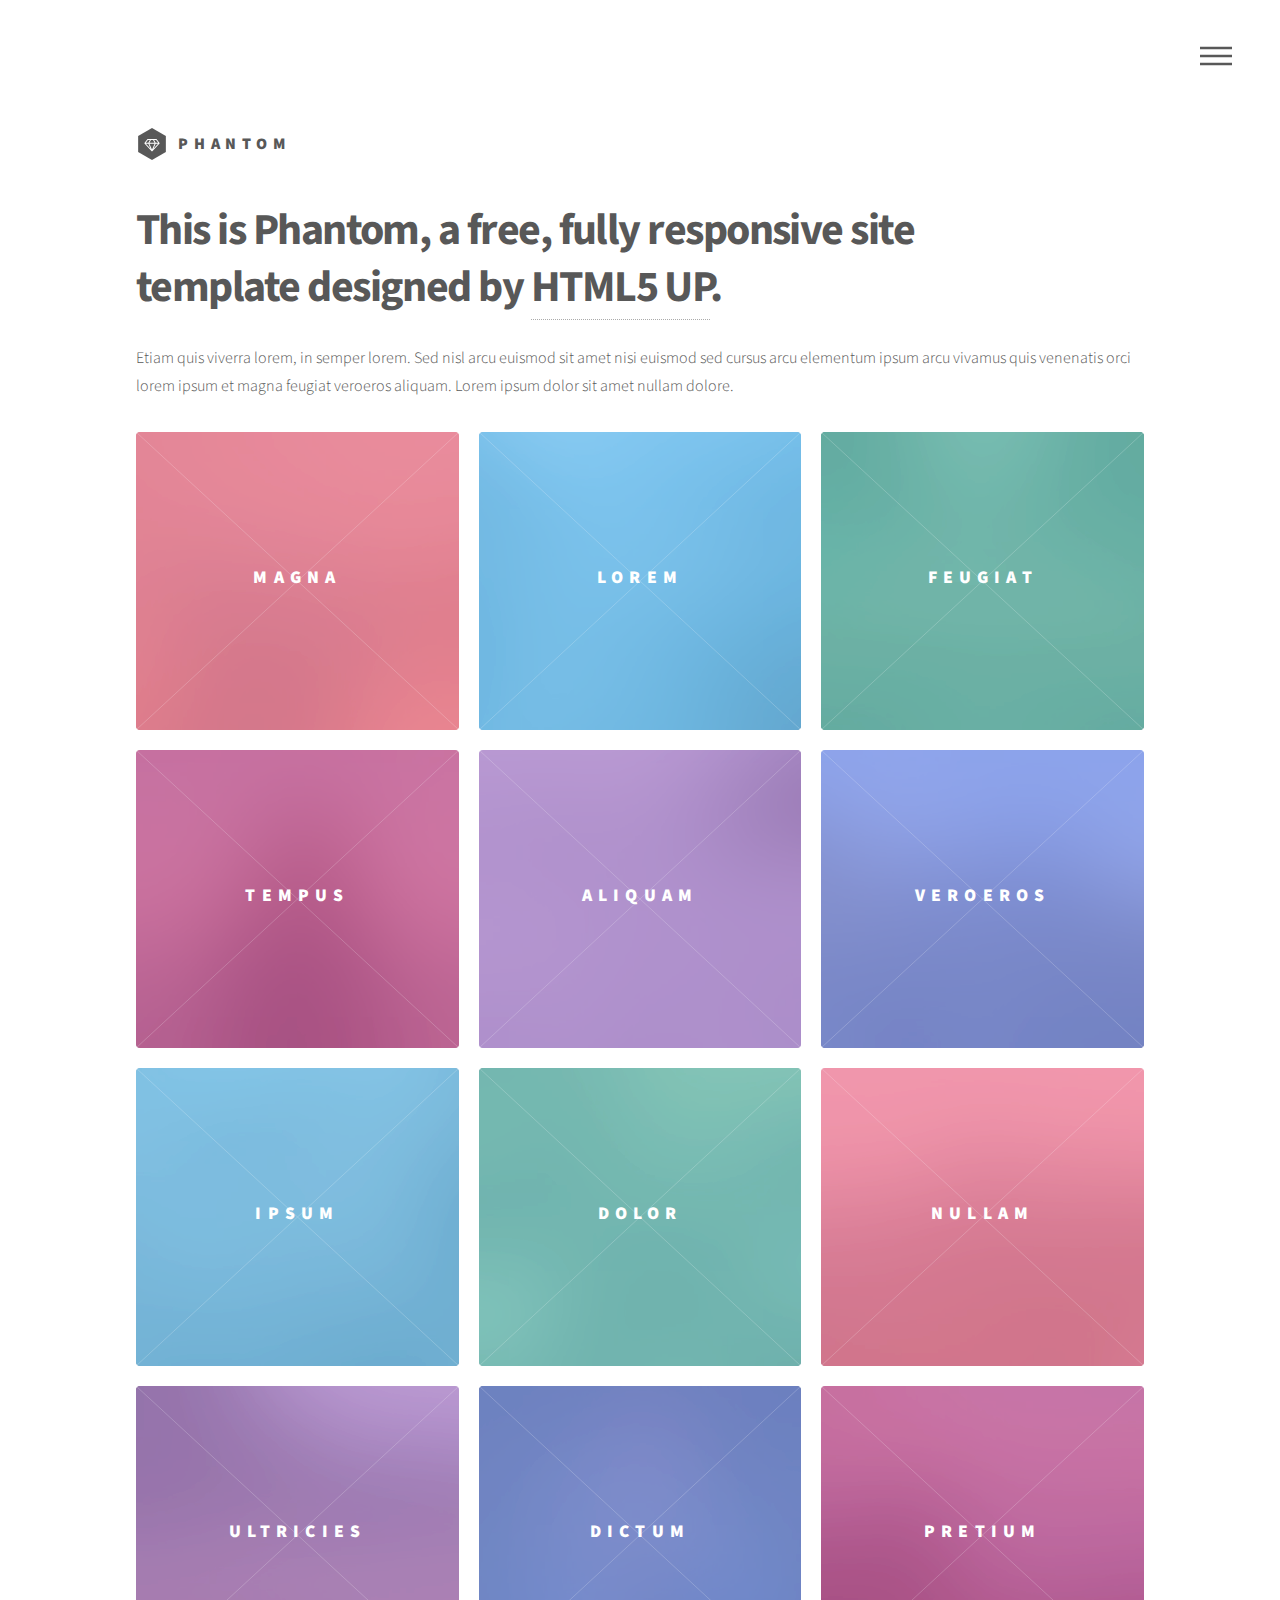
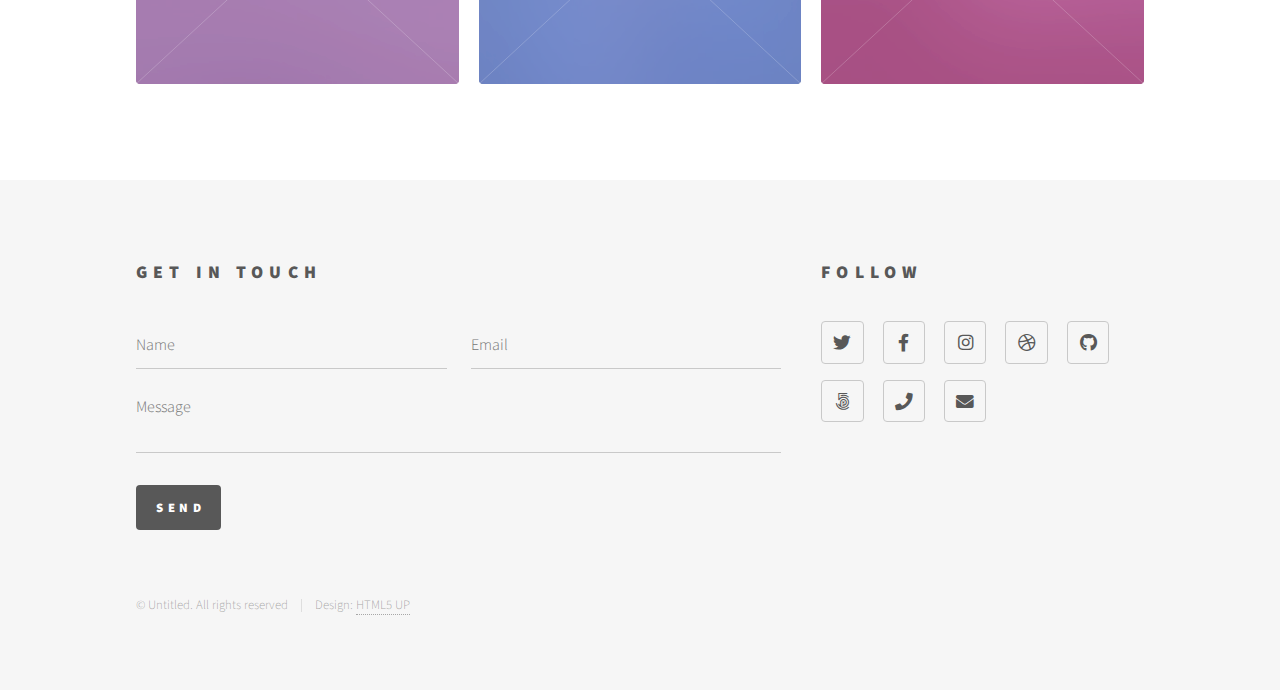
==== index.html @ a42c610f "initialCommit" ====
<!DOCTYPE HTML>
<!--
	Welcome to my website :] Enjoy the ride.
-->
<html>
	<head>
		<title>Phantom by HTML5 UP</title>
		<meta charset="utf-8" />
		<meta name="viewport" content="width=device-width, initial-scale=1, user-scalable=no" />
		<link rel="stylesheet" href="assets/css/main.css" />
		<noscript><link rel="stylesheet" href="assets/css/noscript.css" /></noscript>
	</head>
	<body class="is-preload">
		<!-- Wrapper -->
			<div id="wrapper">

				<!-- Header -->
					<header id="header">
						<div class="inner">

							<!-- Logo -->
								<a href="index.html" class="logo">
									<span class="symbol"><img src="images/logo.svg" alt="" /></span><span class="title">Phantom</span>
								</a>

							<!-- Nav -->
								<nav>
									<ul>
										<li><a href="#menu">Menu</a></li>
									</ul>
								</nav>

						</div>
					</header>

				<!-- Menu -->
					<nav id="menu">
						<h2>Menu</h2>
						<ul>
							<li><a href="index.html">Home</a></li>
							<li><a href="generic.html">Ipsum veroeros</a></li>
							<li><a href="generic.html">Tempus etiam</a></li>
							<li><a href="generic.html">Consequat dolor</a></li>
							<li><a href="elements.html">Elements</a></li>
						</ul>
					</nav>

				<!-- Main -->
					<div id="main">
						<div class="inner">
							<header>
								<h1>This is Phantom, a free, fully responsive site<br />
								template designed by <a href="http://html5up.net">HTML5 UP</a>.</h1>
								<p>Etiam quis viverra lorem, in semper lorem. Sed nisl arcu euismod sit amet nisi euismod sed cursus arcu elementum ipsum arcu vivamus quis venenatis orci lorem ipsum et magna feugiat veroeros aliquam. Lorem ipsum dolor sit amet nullam dolore.</p>
							</header>
							<section class="tiles">
								<article class="style1">
									<span class="image">
										<img src="images/pic01.jpg" alt="" />
									</span>
									<a href="generic.html">
										<h2>Magna</h2>
										<div class="content">
											<p>Sed nisl arcu euismod sit amet nisi lorem etiam dolor veroeros et feugiat.</p>
										</div>
									</a>
								</article>
								<article class="style2">
									<span class="image">
										<img src="images/pic02.jpg" alt="" />
									</span>
									<a href="generic.html">
										<h2>Lorem</h2>
										<div class="content">
											<p>Sed nisl arcu euismod sit amet nisi lorem etiam dolor veroeros et feugiat.</p>
										</div>
									</a>
								</article>
								<article class="style3">
									<span class="image">
										<img src="images/pic03.jpg" alt="" />
									</span>
									<a href="generic.html">
										<h2>Feugiat</h2>
										<div class="content">
											<p>Sed nisl arcu euismod sit amet nisi lorem etiam dolor veroeros et feugiat.</p>
										</div>
									</a>
								</article>
								<article class="style4">
									<span class="image">
										<img src="images/pic04.jpg" alt="" />
									</span>
									<a href="generic.html">
										<h2>Tempus</h2>
										<div class="content">
											<p>Sed nisl arcu euismod sit amet nisi lorem etiam dolor veroeros et feugiat.</p>
										</div>
									</a>
								</article>
								<article class="style5">
									<span class="image">
										<img src="images/pic05.jpg" alt="" />
									</span>
									<a href="generic.html">
										<h2>Aliquam</h2>
										<div class="content">
											<p>Sed nisl arcu euismod sit amet nisi lorem etiam dolor veroeros et feugiat.</p>
										</div>
									</a>
								</article>
								<article class="style6">
									<span class="image">
										<img src="images/pic06.jpg" alt="" />
									</span>
									<a href="generic.html">
										<h2>Veroeros</h2>
										<div class="content">
											<p>Sed nisl arcu euismod sit amet nisi lorem etiam dolor veroeros et feugiat.</p>
										</div>
									</a>
								</article>
								<article class="style2">
									<span class="image">
										<img src="images/pic07.jpg" alt="" />
									</span>
									<a href="generic.html">
										<h2>Ipsum</h2>
										<div class="content">
											<p>Sed nisl arcu euismod sit amet nisi lorem etiam dolor veroeros et feugiat.</p>
										</div>
									</a>
								</article>
								<article class="style3">
									<span class="image">
										<img src="images/pic08.jpg" alt="" />
									</span>
									<a href="generic.html">
										<h2>Dolor</h2>
										<div class="content">
											<p>Sed nisl arcu euismod sit amet nisi lorem etiam dolor veroeros et feugiat.</p>
										</div>
									</a>
								</article>
								<article class="style1">
									<span class="image">
										<img src="images/pic09.jpg" alt="" />
									</span>
									<a href="generic.html">
										<h2>Nullam</h2>
										<div class="content">
											<p>Sed nisl arcu euismod sit amet nisi lorem etiam dolor veroeros et feugiat.</p>
										</div>
									</a>
								</article>
								<article class="style5">
									<span class="image">
										<img src="images/pic10.jpg" alt="" />
									</span>
									<a href="generic.html">
										<h2>Ultricies</h2>
										<div class="content">
											<p>Sed nisl arcu euismod sit amet nisi lorem etiam dolor veroeros et feugiat.</p>
										</div>
									</a>
								</article>
								<article class="style6">
									<span class="image">
										<img src="images/pic11.jpg" alt="" />
									</span>
									<a href="generic.html">
										<h2>Dictum</h2>
										<div class="content">
											<p>Sed nisl arcu euismod sit amet nisi lorem etiam dolor veroeros et feugiat.</p>
										</div>
									</a>
								</article>
								<article class="style4">
									<span class="image">
										<img src="images/pic12.jpg" alt="" />
									</span>
									<a href="generic.html">
										<h2>Pretium</h2>
										<div class="content">
											<p>Sed nisl arcu euismod sit amet nisi lorem etiam dolor veroeros et feugiat.</p>
										</div>
									</a>
								</article>
							</section>
						</div>
					</div>

				<!-- Footer -->
					<footer id="footer">
						<div class="inner">
							<section>
								<h2>Get in touch</h2>
								<form method="post" action="#">
									<div class="fields">
										<div class="field half">
											<input type="text" name="name" id="name" placeholder="Name" />
										</div>
										<div class="field half">
											<input type="email" name="email" id="email" placeholder="Email" />
										</div>
										<div class="field">
											<textarea name="message" id="message" placeholder="Message"></textarea>
										</div>
									</div>
									<ul class="actions">
										<li><input type="submit" value="Send" class="primary" /></li>
									</ul>
								</form>
							</section>
							<section>
								<h2>Follow</h2>
								<ul class="icons">
									<li><a href="#" class="icon brands style2 fa-twitter"><span class="label">Twitter</span></a></li>
									<li><a href="#" class="icon brands style2 fa-facebook-f"><span class="label">Facebook</span></a></li>
									<li><a href="#" class="icon brands style2 fa-instagram"><span class="label">Instagram</span></a></li>
									<li><a href="#" class="icon brands style2 fa-dribbble"><span class="label">Dribbble</span></a></li>
									<li><a href="#" class="icon brands style2 fa-github"><span class="label">GitHub</span></a></li>
									<li><a href="#" class="icon brands style2 fa-500px"><span class="label">500px</span></a></li>
									<li><a href="#" class="icon solid style2 fa-phone"><span class="label">Phone</span></a></li>
									<li><a href="#" class="icon solid style2 fa-envelope"><span class="label">Email</span></a></li>
								</ul>
							</section>
							<ul class="copyright">
								<li>&copy; Untitled. All rights reserved</li><li>Design: <a href="http://html5up.net">HTML5 UP</a></li>
							</ul>
						</div>
					</footer>

			</div>

		<!-- Scripts -->
			<script src="assets/js/jquery.min.js"></script>
			<script src="assets/js/browser.min.js"></script>
			<script src="assets/js/breakpoints.min.js"></script>
			<script src="assets/js/util.js"></script>
			<script src="assets/js/main.js"></script>

	</body>
</html>
---- assets/css/main.css ----
@import url(fontawesome-all.min.css);
@import url("https://fonts.googleapis.com/css?family=Source+Sans+Pro:300,700,900");

/*
	Phantom by HTML5 UP
	html5up.net | @ajlkn
	Free for personal and commercial use under the CCA 3.0 license (html5up.net/license)
*/

html, body, div, span, applet, object,
iframe, h1, h2, h3, h4, h5, h6, p, blockquote,
pre, a, abbr, acronym, address, big, cite,
code, del, dfn, em, img, ins, kbd, q, s, samp,
small, strike, strong, sub, sup, tt, var, b,
u, i, center, dl, dt, dd, ol, ul, li, fieldset,
form, label, legend, table, caption, tbody,
tfoot, thead, tr, th, td, article, aside,
canvas, details, embed, figure, figcaption,
footer, header, hgroup, menu, nav, output, ruby,
section, summary, time, mark, audio, video {
	margin: 0;
	padding: 0;
	border: 0;
	font-size: 100%;
	font: inherit;
	vertical-align: baseline;}

article, aside, details, figcaption, figure,
footer, header, hgroup, menu, nav, section {
	display: block;}

body {
	line-height: 1;
}

ol, ul {
	list-style: none;
}

blockquote, q {
	quotes: none;
}

	blockquote:before, blockquote:after, q:before, q:after {
		content: '';
		content: none;
	}

table {
	border-collapse: collapse;
	border-spacing: 0;
}

body {
	-webkit-text-size-adjust: none;
}

mark {
	background-color: transparent;
	color: inherit;
}

input::-moz-focus-inner {
	border: 0;
	padding: 0;
}

input, select, textarea {
	-moz-appearance: none;
	-webkit-appearance: none;
	-ms-appearance: none;
	appearance: none;
}

/* Basic */

	@-ms-viewport {
		width: device-width;
	}

	body {
		-ms-overflow-style: scrollbar;
	}

	@media screen and (max-width: 480px) {

		html, body {
			min-width: 320px;
		}

	}

	html {
		box-sizing: border-box;
	}

	*, *:before, *:after {
		box-sizing: inherit;
	}

	body {
		background: #ffffff;
	}

		body.is-preload *, body.is-preload *:before, body.is-preload *:after {
			-moz-animation: none !important;
			-webkit-animation: none !important;
			-ms-animation: none !important;
			animation: none !important;
			-moz-transition: none !important;
			-webkit-transition: none !important;
			-ms-transition: none !important;
			transition: none !important;
		}

/* Type */

	body, input, select, textarea {
		color: #585858;
		font-family: "Source Sans Pro", Helvetica, sans-serif;
		font-size: 16pt;
		font-weight: 300;
		line-height: 1.75;
	}

		@media screen and (max-width: 1680px) {

			body, input, select, textarea {
				font-size: 14pt;
			}

		}

		@media screen and (max-width: 1280px) {

			body, input, select, textarea {
				font-size: 12pt;
			}

		}

	a {
		-moz-transition: border-bottom-color 0.2s ease, color 0.2s ease;
		-webkit-transition: border-bottom-color 0.2s ease, color 0.2s ease;
		-ms-transition: border-bottom-color 0.2s ease, color 0.2s ease;
		transition: border-bottom-color 0.2s ease, color 0.2s ease;
		text-decoration: none;
		color: #585858;
		border-bottom: dotted 1px rgba(88, 88, 88, 0.5);
	}

		a:hover {
			border-bottom-color: transparent;
			color: #f2849e !important;
		}

	strong, b {
		font-weight: 900;
	}

	em, i {
		font-style: italic;
	}

	p {
		margin: 0 0 2em 0;
	}

	h1 {
		font-size: 2.75em;
		font-weight: 700;
		line-height: 1.3;
		margin: 0 0 1em 0;
		letter-spacing: -0.035em;
	}

		h1 a {
			color: inherit;
		}

		@media screen and (max-width: 736px) {

			h1 {
				font-size: 2em;
				margin: 0 0 1em 0;
			}

		}

		@media screen and (max-width: 360px) {

			h1 {
				font-size: 1.75em;
			}

		}

	h2, h3, h4, h5, h6 {
		font-weight: 900;
		line-height: 1.5;
		margin: 0 0 2em 0;
		text-transform: uppercase;
		letter-spacing: 0.35em;
	}

		h2 a, h3 a, h4 a, h5 a, h6 a {
			color: inherit;
		}

	h2 {
		font-size: 1.1em;
	}

	h3 {
		font-size: 1em;
	}

	h4 {
		font-size: 0.8em;
	}

	h5 {
		font-size: 0.8em;
	}

	h6 {
		font-size: 0.8em;
	}

	@media screen and (max-width: 980px) {

		h1 br, h2 br, h3 br, h4 br, h5 br, h6 br {
			display: none;
		}

	}

	@media screen and (max-width: 736px) {

		h2 {
			font-size: 1em;
		}

		h3 {
			font-size: 0.8em;
		}

	}

	sub {
		font-size: 0.8em;
		position: relative;
		top: 0.5em;
	}

	sup {
		font-size: 0.8em;
		position: relative;
		top: -0.5em;
	}

	blockquote {
		border-left: solid 4px #c9c9c9;
		font-style: italic;
		margin: 0 0 2em 0;
		padding: 0.5em 0 0.5em 2em;
	}

	code {
		background: rgba(144, 144, 144, 0.075);
		border-radius: 4px;
		border: solid 1px #c9c9c9;
		font-family: "Courier New", monospace;
		font-size: 0.9em;
		margin: 0 0.25em;
		padding: 0.25em 0.65em;
	}

	pre {
		-webkit-overflow-scrolling: touch;
		font-family: "Courier New", monospace;
		font-size: 0.9em;
		margin: 0 0 2em 0;
	}

		pre code {
			display: block;
			line-height: 1.75;
			padding: 1em 1.5em;
			overflow-x: auto;
		}

	hr {
		border: 0;
		border-bottom: solid 1px #c9c9c9;
		margin: 2em 0;
	}

		hr.major {
			margin: 3em 0;
		}

	.align-left {
		text-align: left;
	}

	.align-center {
		text-align: center;
	}

	.align-right {
		text-align: right;
	}

/* Row */

	.row {
		display: flex;
		flex-wrap: wrap;
		box-sizing: border-box;
		align-items: stretch;
	}

		.row > * {
			box-sizing: border-box;
		}

		.row.gtr-uniform > * > :last-child {
			margin-bottom: 0;
		}

		.row.aln-left {
			justify-content: flex-start;
		}

		.row.aln-center {
			justify-content: center;
		}

		.row.aln-right {
			justify-content: flex-end;
		}

		.row.aln-top {
			align-items: flex-start;
		}

		.row.aln-middle {
			align-items: center;
		}

		.row.aln-bottom {
			align-items: flex-end;
		}

		.row > .imp {
			order: -1;
		}

		.row > .col-1 {
			width: 8.33333%;
		}

		.row > .off-1 {
			margin-left: 8.33333%;
		}

		.row > .col-2 {
			width: 16.66667%;
		}

		.row > .off-2 {
			margin-left: 16.66667%;
		}

		.row > .col-3 {
			width: 25%;
		}

		.row > .off-3 {
			margin-left: 25%;
		}

		.row > .col-4 {
			width: 33.33333%;
		}

		.row > .off-4 {
			margin-left: 33.33333%;
		}

		.row > .col-5 {
			width: 41.66667%;
		}

		.row > .off-5 {
			margin-left: 41.66667%;
		}

		.row > .col-6 {
			width: 50%;
		}

		.row > .off-6 {
			margin-left: 50%;
		}

		.row > .col-7 {
			width: 58.33333%;
		}

		.row > .off-7 {
			margin-left: 58.33333%;
		}

		.row > .col-8 {
			width: 66.66667%;
		}

		.row > .off-8 {
			margin-left: 66.66667%;
		}

		.row > .col-9 {
			width: 75%;
		}

		.row > .off-9 {
			margin-left: 75%;
		}

		.row > .col-10 {
			width: 83.33333%;
		}

		.row > .off-10 {
			margin-left: 83.33333%;
		}

		.row > .col-11 {
			width: 91.66667%;
		}

		.row > .off-11 {
			margin-left: 91.66667%;
		}

		.row > .col-12 {
			width: 100%;
		}

		.row > .off-12 {
			margin-left: 100%;
		}

		.row.gtr-0 {
			margin-top: 0;
			margin-left: 0em;
		}

			.row.gtr-0 > * {
				padding: 0 0 0 0em;
			}

			.row.gtr-0.gtr-uniform {
				margin-top: 0em;
			}

				.row.gtr-0.gtr-uniform > * {
					padding-top: 0em;
				}

		.row.gtr-25 {
			margin-top: 0;
			margin-left: -0.5em;
		}

			.row.gtr-25 > * {
				padding: 0 0 0 0.5em;
			}

			.row.gtr-25.gtr-uniform {
				margin-top: -0.5em;
			}

				.row.gtr-25.gtr-uniform > * {
					padding-top: 0.5em;
				}

		.row.gtr-50 {
			margin-top: 0;
			margin-left: -1em;
		}

			.row.gtr-50 > * {
				padding: 0 0 0 1em;
			}

			.row.gtr-50.gtr-uniform {
				margin-top: -1em;
			}

				.row.gtr-50.gtr-uniform > * {
					padding-top: 1em;
				}

		.row {
			margin-top: 0;
			margin-left: -2em;
		}

			.row > * {
				padding: 0 0 0 2em;
			}

			.row.gtr-uniform {
				margin-top: -2em;
			}

				.row.gtr-uniform > * {
					padding-top: 2em;
				}

		.row.gtr-150 {
			margin-top: 0;
			margin-left: -3em;
		}

			.row.gtr-150 > * {
				padding: 0 0 0 3em;
			}

			.row.gtr-150.gtr-uniform {
				margin-top: -3em;
			}

				.row.gtr-150.gtr-uniform > * {
					padding-top: 3em;
				}

		.row.gtr-200 {
			margin-top: 0;
			margin-left: -4em;
		}

			.row.gtr-200 > * {
				padding: 0 0 0 4em;
			}

			.row.gtr-200.gtr-uniform {
				margin-top: -4em;
			}

				.row.gtr-200.gtr-uniform > * {
					padding-top: 4em;
				}

		@media screen and (max-width: 1680px) {

			.row {
				display: flex;
				flex-wrap: wrap;
				box-sizing: border-box;
				align-items: stretch;
			}

				.row > * {
					box-sizing: border-box;
				}

				.row.gtr-uniform > * > :last-child {
					margin-bottom: 0;
				}

				.row.aln-left {
					justify-content: flex-start;
				}

				.row.aln-center {
					justify-content: center;
				}

				.row.aln-right {
					justify-content: flex-end;
				}

				.row.aln-top {
					align-items: flex-start;
				}

				.row.aln-middle {
					align-items: center;
				}

				.row.aln-bottom {
					align-items: flex-end;
				}

				.row > .imp-xlarge {
					order: -1;
				}

				.row > .col-1-xlarge {
					width: 8.33333%;
				}

				.row > .off-1-xlarge {
					margin-left: 8.33333%;
				}

				.row > .col-2-xlarge {
					width: 16.66667%;
				}

				.row > .off-2-xlarge {
					margin-left: 16.66667%;
				}

				.row > .col-3-xlarge {
					width: 25%;
				}

				.row > .off-3-xlarge {
					margin-left: 25%;
				}

				.row > .col-4-xlarge {
					width: 33.33333%;
				}

				.row > .off-4-xlarge {
					margin-left: 33.33333%;
				}

				.row > .col-5-xlarge {
					width: 41.66667%;
				}

				.row > .off-5-xlarge {
					margin-left: 41.66667%;
				}

				.row > .col-6-xlarge {
					width: 50%;
				}

				.row > .off-6-xlarge {
					margin-left: 50%;
				}

				.row > .col-7-xlarge {
					width: 58.33333%;
				}

				.row > .off-7-xlarge {
					margin-left: 58.33333%;
				}

				.row > .col-8-xlarge {
					width: 66.66667%;
				}

				.row > .off-8-xlarge {
					margin-left: 66.66667%;
				}

				.row > .col-9-xlarge {
					width: 75%;
				}

				.row > .off-9-xlarge {
					margin-left: 75%;
				}

				.row > .col-10-xlarge {
					width: 83.33333%;
				}

				.row > .off-10-xlarge {
					margin-left: 83.33333%;
				}

				.row > .col-11-xlarge {
					width: 91.66667%;
				}

				.row > .off-11-xlarge {
					margin-left: 91.66667%;
				}

				.row > .col-12-xlarge {
					width: 100%;
				}

				.row > .off-12-xlarge {
					margin-left: 100%;
				}

				.row.gtr-0 {
					margin-top: 0;
					margin-left: 0em;
				}

					.row.gtr-0 > * {
						padding: 0 0 0 0em;
					}

					.row.gtr-0.gtr-uniform {
						margin-top: 0em;
					}

						.row.gtr-0.gtr-uniform > * {
							padding-top: 0em;
						}

				.row.gtr-25 {
					margin-top: 0;
					margin-left: -0.5em;
				}

					.row.gtr-25 > * {
						padding: 0 0 0 0.5em;
					}

					.row.gtr-25.gtr-uniform {
						margin-top: -0.5em;
					}

						.row.gtr-25.gtr-uniform > * {
							padding-top: 0.5em;
						}

				.row.gtr-50 {
					margin-top: 0;
					margin-left: -1em;
				}

					.row.gtr-50 > * {
						padding: 0 0 0 1em;
					}

					.row.gtr-50.gtr-uniform {
						margin-top: -1em;
					}

						.row.gtr-50.gtr-uniform > * {
							padding-top: 1em;
						}

				.row {
					margin-top: 0;
					margin-left: -2em;
				}

					.row > * {
						padding: 0 0 0 2em;
					}

					.row.gtr-uniform {
						margin-top: -2em;
					}

						.row.gtr-uniform > * {
							padding-top: 2em;
						}

				.row.gtr-150 {
					margin-top: 0;
					margin-left: -3em;
				}

					.row.gtr-150 > * {
						padding: 0 0 0 3em;
					}

					.row.gtr-150.gtr-uniform {
						margin-top: -3em;
					}

						.row.gtr-150.gtr-uniform > * {
							padding-top: 3em;
						}

				.row.gtr-200 {
					margin-top: 0;
					margin-left: -4em;
				}

					.row.gtr-200 > * {
						padding: 0 0 0 4em;
					}

					.row.gtr-200.gtr-uniform {
						margin-top: -4em;
					}

						.row.gtr-200.gtr-uniform > * {
							padding-top: 4em;
						}

		}

		@media screen and (max-width: 1280px) {

			.row {
				display: flex;
				flex-wrap: wrap;
				box-sizing: border-box;
				align-items: stretch;
			}

				.row > * {
					box-sizing: border-box;
				}

				.row.gtr-uniform > * > :last-child {
					margin-bottom: 0;
				}

				.row.aln-left {
					justify-content: flex-start;
				}

				.row.aln-center {
					justify-content: center;
				}

				.row.aln-right {
					justify-content: flex-end;
				}

				.row.aln-top {
					align-items: flex-start;
				}

				.row.aln-middle {
					align-items: center;
				}

				.row.aln-bottom {
					align-items: flex-end;
				}

				.row > .imp-large {
					order: -1;
				}

				.row > .col-1-large {
					width: 8.33333%;
				}

				.row > .off-1-large {
					margin-left: 8.33333%;
				}

				.row > .col-2-large {
					width: 16.66667%;
				}

				.row > .off-2-large {
					margin-left: 16.66667%;
				}

				.row > .col-3-large {
					width: 25%;
				}

				.row > .off-3-large {
					margin-left: 25%;
				}

				.row > .col-4-large {
					width: 33.33333%;
				}

				.row > .off-4-large {
					margin-left: 33.33333%;
				}

				.row > .col-5-large {
					width: 41.66667%;
				}

				.row > .off-5-large {
					margin-left: 41.66667%;
				}

				.row > .col-6-large {
					width: 50%;
				}

				.row > .off-6-large {
					margin-left: 50%;
				}

				.row > .col-7-large {
					width: 58.33333%;
				}

				.row > .off-7-large {
					margin-left: 58.33333%;
				}

				.row > .col-8-large {
					width: 66.66667%;
				}

				.row > .off-8-large {
					margin-left: 66.66667%;
				}

				.row > .col-9-large {
					width: 75%;
				}

				.row > .off-9-large {
					margin-left: 75%;
				}

				.row > .col-10-large {
					width: 83.33333%;
				}

				.row > .off-10-large {
					margin-left: 83.33333%;
				}

				.row > .col-11-large {
					width: 91.66667%;
				}

				.row > .off-11-large {
					margin-left: 91.66667%;
				}

				.row > .col-12-large {
					width: 100%;
				}

				.row > .off-12-large {
					margin-left: 100%;
				}

				.row.gtr-0 {
					margin-top: 0;
					margin-left: 0em;
				}

					.row.gtr-0 > * {
						padding: 0 0 0 0em;
					}

					.row.gtr-0.gtr-uniform {
						margin-top: 0em;
					}

						.row.gtr-0.gtr-uniform > * {
							padding-top: 0em;
						}

				.row.gtr-25 {
					margin-top: 0;
					margin-left: -0.5em;
				}

					.row.gtr-25 > * {
						padding: 0 0 0 0.5em;
					}

					.row.gtr-25.gtr-uniform {
						margin-top: -0.5em;
					}

						.row.gtr-25.gtr-uniform > * {
							padding-top: 0.5em;
						}

				.row.gtr-50 {
					margin-top: 0;
					margin-left: -1em;
				}

					.row.gtr-50 > * {
						padding: 0 0 0 1em;
					}

					.row.gtr-50.gtr-uniform {
						margin-top: -1em;
					}

						.row.gtr-50.gtr-uniform > * {
							padding-top: 1em;
						}

				.row {
					margin-top: 0;
					margin-left: -2em;
				}

					.row > * {
						padding: 0 0 0 2em;
					}

					.row.gtr-uniform {
						margin-top: -2em;
					}

						.row.gtr-uniform > * {
							padding-top: 2em;
						}

				.row.gtr-150 {
					margin-top: 0;
					margin-left: -3em;
				}

					.row.gtr-150 > * {
						padding: 0 0 0 3em;
					}

					.row.gtr-150.gtr-uniform {
						margin-top: -3em;
					}

						.row.gtr-150.gtr-uniform > * {
							padding-top: 3em;
						}

				.row.gtr-200 {
					margin-top: 0;
					margin-left: -4em;
				}

					.row.gtr-200 > * {
						padding: 0 0 0 4em;
					}

					.row.gtr-200.gtr-uniform {
						margin-top: -4em;
					}

						.row.gtr-200.gtr-uniform > * {
							padding-top: 4em;
						}

		}

		@media screen and (max-width: 980px) {

			.row {
				display: flex;
				flex-wrap: wrap;
				box-sizing: border-box;
				align-items: stretch;
			}

				.row > * {
					box-sizing: border-box;
				}

				.row.gtr-uniform > * > :last-child {
					margin-bottom: 0;
				}

				.row.aln-left {
					justify-content: flex-start;
				}

				.row.aln-center {
					justify-content: center;
				}

				.row.aln-right {
					justify-content: flex-end;
				}

				.row.aln-top {
					align-items: flex-start;
				}

				.row.aln-middle {
					align-items: center;
				}

				.row.aln-bottom {
					align-items: flex-end;
				}

				.row > .imp-medium {
					order: -1;
				}

				.row > .col-1-medium {
					width: 8.33333%;
				}

				.row > .off-1-medium {
					margin-left: 8.33333%;
				}

				.row > .col-2-medium {
					width: 16.66667%;
				}

				.row > .off-2-medium {
					margin-left: 16.66667%;
				}

				.row > .col-3-medium {
					width: 25%;
				}

				.row > .off-3-medium {
					margin-left: 25%;
				}

				.row > .col-4-medium {
					width: 33.33333%;
				}

				.row > .off-4-medium {
					margin-left: 33.33333%;
				}

				.row > .col-5-medium {
					width: 41.66667%;
				}

				.row > .off-5-medium {
					margin-left: 41.66667%;
				}

				.row > .col-6-medium {
					width: 50%;
				}

				.row > .off-6-medium {
					margin-left: 50%;
				}

				.row > .col-7-medium {
					width: 58.33333%;
				}

				.row > .off-7-medium {
					margin-left: 58.33333%;
				}

				.row > .col-8-medium {
					width: 66.66667%;
				}

				.row > .off-8-medium {
					margin-left: 66.66667%;
				}

				.row > .col-9-medium {
					width: 75%;
				}

				.row > .off-9-medium {
					margin-left: 75%;
				}

				.row > .col-10-medium {
					width: 83.33333%;
				}

				.row > .off-10-medium {
					margin-left: 83.33333%;
				}

				.row > .col-11-medium {
					width: 91.66667%;
				}

				.row > .off-11-medium {
					margin-left: 91.66667%;
				}

				.row > .col-12-medium {
					width: 100%;
				}

				.row > .off-12-medium {
					margin-left: 100%;
				}

				.row.gtr-0 {
					margin-top: 0;
					margin-left: 0em;
				}

					.row.gtr-0 > * {
						padding: 0 0 0 0em;
					}

					.row.gtr-0.gtr-uniform {
						margin-top: 0em;
					}

						.row.gtr-0.gtr-uniform > * {
							padding-top: 0em;
						}

				.row.gtr-25 {
					margin-top: 0;
					margin-left: -0.375em;
				}

					.row.gtr-25 > * {
						padding: 0 0 0 0.375em;
					}

					.row.gtr-25.gtr-uniform {
						margin-top: -0.375em;
					}

						.row.gtr-25.gtr-uniform > * {
							padding-top: 0.375em;
						}

				.row.gtr-50 {
					margin-top: 0;
					margin-left: -0.75em;
				}

					.row.gtr-50 > * {
						padding: 0 0 0 0.75em;
					}

					.row.gtr-50.gtr-uniform {
						margin-top: -0.75em;
					}

						.row.gtr-50.gtr-uniform > * {
							padding-top: 0.75em;
						}

				.row {
					margin-top: 0;
					margin-left: -1.5em;
				}

					.row > * {
						padding: 0 0 0 1.5em;
					}

					.row.gtr-uniform {
						margin-top: -1.5em;
					}

						.row.gtr-uniform > * {
							padding-top: 1.5em;
						}

				.row.gtr-150 {
					margin-top: 0;
					margin-left: -2.25em;
				}

					.row.gtr-150 > * {
						padding: 0 0 0 2.25em;
					}

					.row.gtr-150.gtr-uniform {
						margin-top: -2.25em;
					}

						.row.gtr-150.gtr-uniform > * {
							padding-top: 2.25em;
						}

				.row.gtr-200 {
					margin-top: 0;
					margin-left: -3em;
				}

					.row.gtr-200 > * {
						padding: 0 0 0 3em;
					}

					.row.gtr-200.gtr-uniform {
						margin-top: -3em;
					}

						.row.gtr-200.gtr-uniform > * {
							padding-top: 3em;
						}

		}

		@media screen and (max-width: 736px) {

			.row {
				display: flex;
				flex-wrap: wrap;
				box-sizing: border-box;
				align-items: stretch;
			}

				.row > * {
					box-sizing: border-box;
				}

				.row.gtr-uniform > * > :last-child {
					margin-bottom: 0;
				}

				.row.aln-left {
					justify-content: flex-start;
				}

				.row.aln-center {
					justify-content: center;
				}

				.row.aln-right {
					justify-content: flex-end;
				}

				.row.aln-top {
					align-items: flex-start;
				}

				.row.aln-middle {
					align-items: center;
				}

				.row.aln-bottom {
					align-items: flex-end;
				}

				.row > .imp-small {
					order: -1;
				}

				.row > .col-1-small {
					width: 8.33333%;
				}

				.row > .off-1-small {
					margin-left: 8.33333%;
				}

				.row > .col-2-small {
					width: 16.66667%;
				}

				.row > .off-2-small {
					margin-left: 16.66667%;
				}

				.row > .col-3-small {
					width: 25%;
				}

				.row > .off-3-small {
					margin-left: 25%;
				}

				.row > .col-4-small {
					width: 33.33333%;
				}

				.row > .off-4-small {
					margin-left: 33.33333%;
				}

				.row > .col-5-small {
					width: 41.66667%;
				}

				.row > .off-5-small {
					margin-left: 41.66667%;
				}

				.row > .col-6-small {
					width: 50%;
				}

				.row > .off-6-small {
					margin-left: 50%;
				}

				.row > .col-7-small {
					width: 58.33333%;
				}

				.row > .off-7-small {
					margin-left: 58.33333%;
				}

				.row > .col-8-small {
					width: 66.66667%;
				}

				.row > .off-8-small {
					margin-left: 66.66667%;
				}

				.row > .col-9-small {
					width: 75%;
				}

				.row > .off-9-small {
					margin-left: 75%;
				}

				.row > .col-10-small {
					width: 83.33333%;
				}

				.row > .off-10-small {
					margin-left: 83.33333%;
				}

				.row > .col-11-small {
					width: 91.66667%;
				}

				.row > .off-11-small {
					margin-left: 91.66667%;
				}

				.row > .col-12-small {
					width: 100%;
				}

				.row > .off-12-small {
					margin-left: 100%;
				}

				.row.gtr-0 {
					margin-top: 0;
					margin-left: 0em;
				}

					.row.gtr-0 > * {
						padding: 0 0 0 0em;
					}

					.row.gtr-0.gtr-uniform {
						margin-top: 0em;
					}

						.row.gtr-0.gtr-uniform > * {
							padding-top: 0em;
						}

				.row.gtr-25 {
					margin-top: 0;
					margin-left: -0.25em;
				}

					.row.gtr-25 > * {
						padding: 0 0 0 0.25em;
					}

					.row.gtr-25.gtr-uniform {
						margin-top: -0.25em;
					}

						.row.gtr-25.gtr-uniform > * {
							padding-top: 0.25em;
						}

				.row.gtr-50 {
					margin-top: 0;
					margin-left: -0.5em;
				}

					.row.gtr-50 > * {
						padding: 0 0 0 0.5em;
					}

					.row.gtr-50.gtr-uniform {
						margin-top: -0.5em;
					}

						.row.gtr-50.gtr-uniform > * {
							padding-top: 0.5em;
						}

				.row {
					margin-top: 0;
					margin-left: -1em;
				}

					.row > * {
						padding: 0 0 0 1em;
					}

					.row.gtr-uniform {
						margin-top: -1em;
					}

						.row.gtr-uniform > * {
							padding-top: 1em;
						}

				.row.gtr-150 {
					margin-top: 0;
					margin-left: -1.5em;
				}

					.row.gtr-150 > * {
						padding: 0 0 0 1.5em;
					}

					.row.gtr-150.gtr-uniform {
						margin-top: -1.5em;
					}

						.row.gtr-150.gtr-uniform > * {
							padding-top: 1.5em;
						}

				.row.gtr-200 {
					margin-top: 0;
					margin-left: -2em;
				}

					.row.gtr-200 > * {
						padding: 0 0 0 2em;
					}

					.row.gtr-200.gtr-uniform {
						margin-top: -2em;
					}

						.row.gtr-200.gtr-uniform > * {
							padding-top: 2em;
						}

		}

		@media screen and (max-width: 480px) {

			.row {
				display: flex;
				flex-wrap: wrap;
				box-sizing: border-box;
				align-items: stretch;
			}

				.row > * {
					box-sizing: border-box;
				}

				.row.gtr-uniform > * > :last-child {
					margin-bottom: 0;
				}

				.row.aln-left {
					justify-content: flex-start;
				}

				.row.aln-center {
					justify-content: center;
				}

				.row.aln-right {
					justify-content: flex-end;
				}

				.row.aln-top {
					align-items: flex-start;
				}

				.row.aln-middle {
					align-items: center;
				}

				.row.aln-bottom {
					align-items: flex-end;
				}

				.row > .imp-xsmall {
					order: -1;
				}

				.row > .col-1-xsmall {
					width: 8.33333%;
				}

				.row > .off-1-xsmall {
					margin-left: 8.33333%;
				}

				.row > .col-2-xsmall {
					width: 16.66667%;
				}

				.row > .off-2-xsmall {
					margin-left: 16.66667%;
				}

				.row > .col-3-xsmall {
					width: 25%;
				}

				.row > .off-3-xsmall {
					margin-left: 25%;
				}

				.row > .col-4-xsmall {
					width: 33.33333%;
				}

				.row > .off-4-xsmall {
					margin-left: 33.33333%;
				}

				.row > .col-5-xsmall {
					width: 41.66667%;
				}

				.row > .off-5-xsmall {
					margin-left: 41.66667%;
				}

				.row > .col-6-xsmall {
					width: 50%;
				}

				.row > .off-6-xsmall {
					margin-left: 50%;
				}

				.row > .col-7-xsmall {
					width: 58.33333%;
				}

				.row > .off-7-xsmall {
					margin-left: 58.33333%;
				}

				.row > .col-8-xsmall {
					width: 66.66667%;
				}

				.row > .off-8-xsmall {
					margin-left: 66.66667%;
				}

				.row > .col-9-xsmall {
					width: 75%;
				}

				.row > .off-9-xsmall {
					margin-left: 75%;
				}

				.row > .col-10-xsmall {
					width: 83.33333%;
				}

				.row > .off-10-xsmall {
					margin-left: 83.33333%;
				}

				.row > .col-11-xsmall {
					width: 91.66667%;
				}

				.row > .off-11-xsmall {
					margin-left: 91.66667%;
				}

				.row > .col-12-xsmall {
					width: 100%;
				}

				.row > .off-12-xsmall {
					margin-left: 100%;
				}

				.row.gtr-0 {
					margin-top: 0;
					margin-left: 0em;
				}

					.row.gtr-0 > * {
						padding: 0 0 0 0em;
					}

					.row.gtr-0.gtr-uniform {
						margin-top: 0em;
					}

						.row.gtr-0.gtr-uniform > * {
							padding-top: 0em;
						}

				.row.gtr-25 {
					margin-top: 0;
					margin-left: -0.25em;
				}

					.row.gtr-25 > * {
						padding: 0 0 0 0.25em;
					}

					.row.gtr-25.gtr-uniform {
						margin-top: -0.25em;
					}

						.row.gtr-25.gtr-uniform > * {
							padding-top: 0.25em;
						}

				.row.gtr-50 {
					margin-top: 0;
					margin-left: -0.5em;
				}

					.row.gtr-50 > * {
						padding: 0 0 0 0.5em;
					}

					.row.gtr-50.gtr-uniform {
						margin-top: -0.5em;
					}

						.row.gtr-50.gtr-uniform > * {
							padding-top: 0.5em;
						}

				.row {
					margin-top: 0;
					margin-left: -1em;
				}

					.row > * {
						padding: 0 0 0 1em;
					}

					.row.gtr-uniform {
						margin-top: -1em;
					}

						.row.gtr-uniform > * {
							padding-top: 1em;
						}

				.row.gtr-150 {
					margin-top: 0;
					margin-left: -1.5em;
				}

					.row.gtr-150 > * {
						padding: 0 0 0 1.5em;
					}

					.row.gtr-150.gtr-uniform {
						margin-top: -1.5em;
					}

						.row.gtr-150.gtr-uniform > * {
							padding-top: 1.5em;
						}

				.row.gtr-200 {
					margin-top: 0;
					margin-left: -2em;
				}

					.row.gtr-200 > * {
						padding: 0 0 0 2em;
					}

					.row.gtr-200.gtr-uniform {
						margin-top: -2em;
					}

						.row.gtr-200.gtr-uniform > * {
							padding-top: 2em;
						}

		}

/* Section/Article */

	section.special, article.special {
		text-align: center;
	}

	header p {
		margin-top: -1em;
	}

	@media screen and (max-width: 736px) {

		header p {
			margin-top: 0;
		}

	}

/* Icon */

	.icon {
		text-decoration: none;
		border-bottom: none;
		position: relative;
	}

		.icon:before {
			-moz-osx-font-smoothing: grayscale;
			-webkit-font-smoothing: antialiased;
			display: inline-block;
			font-style: normal;
			font-variant: normal;
			text-rendering: auto;
			line-height: 1;
			text-transform: none !important;
			font-family: 'Font Awesome 5 Free';
			font-weight: 400;
		}

		.icon > .label {
			display: none;
		}

		.icon:before {
			line-height: inherit;
		}

		.icon.solid:before {
			font-weight: 900;
		}

		.icon.brands:before {
			font-family: 'Font Awesome 5 Brands';
		}

		.icon.style2 {
			-moz-transition: background-color 0.2s ease-in-out, color 0.2s ease-in-out, border-color 0.2s ease-in-out;
			-webkit-transition: background-color 0.2s ease-in-out, color 0.2s ease-in-out, border-color 0.2s ease-in-out;
			-ms-transition: background-color 0.2s ease-in-out, color 0.2s ease-in-out, border-color 0.2s ease-in-out;
			transition: background-color 0.2s ease-in-out, color 0.2s ease-in-out, border-color 0.2s ease-in-out;
			background-color: transparent;
			border: solid 1px #c9c9c9;
			border-radius: 4px;
			width: 2.65em;
			height: 2.65em;
			display: inline-block;
			text-align: center;
			line-height: 2.65em;
			color: inherit;
		}

			.icon.style2:before {
				font-size: 1.1em;
			}

			.icon.style2:hover {
				color: #f2849e;
				border-color: #f2849e;
			}

			.icon.style2:active {
				background-color: rgba(242, 132, 158, 0.1);
			}

/* List */

	ol {
		list-style: decimal;
		margin: 0 0 2em 0;
		padding-left: 1.25em;
	}

		ol li {
			padding-left: 0.25em;
		}

	ul {
		list-style: disc;
		margin: 0 0 2em 0;
		padding-left: 1em;
	}

		ul li {
			padding-left: 0.5em;
		}

		ul.alt {
			list-style: none;
			padding-left: 0;
		}

			ul.alt li {
				border-top: solid 1px #c9c9c9;
				padding: 0.5em 0;
			}

				ul.alt li:first-child {
					border-top: 0;
					padding-top: 0;
				}

	dl {
		margin: 0 0 2em 0;
	}

		dl dt {
			display: block;
			font-weight: 900;
			margin: 0 0 1em 0;
		}

		dl dd {
			margin-left: 2em;
		}

/* Actions */

	ul.actions {
		display: -moz-flex;
		display: -webkit-flex;
		display: -ms-flex;
		display: flex;
		cursor: default;
		list-style: none;
		margin-left: -1em;
		padding-left: 0;
	}

		ul.actions li {
			padding: 0 0 0 1em;
			vertical-align: middle;
		}

		ul.actions.special {
			-moz-justify-content: center;
			-webkit-justify-content: center;
			-ms-justify-content: center;
			justify-content: center;
			width: 100%;
			margin-left: 0;
		}

			ul.actions.special li:first-child {
				padding-left: 0;
			}

		ul.actions.stacked {
			-moz-flex-direction: column;
			-webkit-flex-direction: column;
			-ms-flex-direction: column;
			flex-direction: column;
			margin-left: 0;
		}

			ul.actions.stacked li {
				padding: 1.3em 0 0 0;
			}

				ul.actions.stacked li:first-child {
					padding-top: 0;
				}

		ul.actions.fit {
			width: calc(100% + 1em);
		}

			ul.actions.fit li {
				-moz-flex-grow: 1;
				-webkit-flex-grow: 1;
				-ms-flex-grow: 1;
				flex-grow: 1;
				-moz-flex-shrink: 1;
				-webkit-flex-shrink: 1;
				-ms-flex-shrink: 1;
				flex-shrink: 1;
				width: 100%;
			}

				ul.actions.fit li > * {
					width: 100%;
				}

			ul.actions.fit.stacked {
				width: 100%;
			}

		@media screen and (max-width: 480px) {

			ul.actions:not(.fixed) {
				-moz-flex-direction: column;
				-webkit-flex-direction: column;
				-ms-flex-direction: column;
				flex-direction: column;
				margin-left: 0;
				width: 100% !important;
			}

				ul.actions:not(.fixed) li {
					-moz-flex-grow: 1;
					-webkit-flex-grow: 1;
					-ms-flex-grow: 1;
					flex-grow: 1;
					-moz-flex-shrink: 1;
					-webkit-flex-shrink: 1;
					-ms-flex-shrink: 1;
					flex-shrink: 1;
					padding: 1em 0 0 0;
					text-align: center;
					width: 100%;
				}

					ul.actions:not(.fixed) li > * {
						width: 100%;
					}

					ul.actions:not(.fixed) li:first-child {
						padding-top: 0;
					}

					ul.actions:not(.fixed) li input[type="submit"],
					ul.actions:not(.fixed) li input[type="reset"],
					ul.actions:not(.fixed) li input[type="button"],
					ul.actions:not(.fixed) li button,
					ul.actions:not(.fixed) li .button {
						width: 100%;
					}

						ul.actions:not(.fixed) li input[type="submit"].icon:before,
						ul.actions:not(.fixed) li input[type="reset"].icon:before,
						ul.actions:not(.fixed) li input[type="button"].icon:before,
						ul.actions:not(.fixed) li button.icon:before,
						ul.actions:not(.fixed) li .button.icon:before {
							margin-left: -0.5rem;
						}

		}

/* Icons */

	ul.icons {
		cursor: default;
		list-style: none;
		padding-left: 0;
		margin: -1em 0 2em -1em;
	}

		ul.icons li {
			display: inline-block;
			padding: 1em 0 0 1em;
		}

/* Form */

	form {
		margin: 0 0 2em 0;
		overflow-x: hidden;
	}

		form > :last-child {
			margin-bottom: 0;
		}

		form > .fields {
			display: -moz-flex;
			display: -webkit-flex;
			display: -ms-flex;
			display: flex;
			-moz-flex-wrap: wrap;
			-webkit-flex-wrap: wrap;
			-ms-flex-wrap: wrap;
			flex-wrap: wrap;
			width: calc(100% + 3em);
			margin: -1.5em 0 2em -1.5em;
		}

			form > .fields > .field {
				-moz-flex-grow: 0;
				-webkit-flex-grow: 0;
				-ms-flex-grow: 0;
				flex-grow: 0;
				-moz-flex-shrink: 0;
				-webkit-flex-shrink: 0;
				-ms-flex-shrink: 0;
				flex-shrink: 0;
				padding: 1.5em 0 0 1.5em;
				width: calc(100% - 1.5em);
			}

				form > .fields > .field.half {
					width: calc(50% - 0.75em);
				}

				form > .fields > .field.third {
					width: calc(100%/3 - 0.5em);
				}

				form > .fields > .field.quarter {
					width: calc(25% - 0.375em);
				}

		@media screen and (max-width: 480px) {

			form > .fields {
				width: calc(100% + 3em);
				margin: -1.5em 0 2em -1.5em;
			}

				form > .fields > .field {
					padding: 1.5em 0 0 1.5em;
					width: calc(100% - 1.5em);
				}

					form > .fields > .field.half {
						width: calc(100% - 1.5em);
					}

					form > .fields > .field.third {
						width: calc(100% - 1.5em);
					}

					form > .fields > .field.quarter {
						width: calc(100% - 1.5em);
					}

		}

	label {
		display: block;
		font-size: 0.9em;
		font-weight: 900;
		margin: 0 0 1em 0;
	}

	input[type="text"],
	input[type="password"],
	input[type="email"],
	input[type="tel"],
	select,
	textarea {
		-moz-appearance: none;
		-webkit-appearance: none;
		-ms-appearance: none;
		appearance: none;
		background-color: transparent;
		border: none;
		border-radius: 0;
		border-bottom: solid 1px #c9c9c9;
		color: inherit;
		display: block;
		outline: 0;
		padding: 0;
		text-decoration: none;
		width: 100%;
	}

		input[type="text"]:invalid,
		input[type="password"]:invalid,
		input[type="email"]:invalid,
		input[type="tel"]:invalid,
		select:invalid,
		textarea:invalid {
			box-shadow: none;
		}

		input[type="text"]:focus,
		input[type="password"]:focus,
		input[type="email"]:focus,
		input[type="tel"]:focus,
		select:focus,
		textarea:focus {
			border-bottom-color: #f2849e;
			box-shadow: inset 0 -1px 0 0 #f2849e;
		}

	select {
		background-image: url("data:image/svg+xml;charset=utf8,%3Csvg xmlns='http://www.w3.org/2000/svg' width='40' height='40' preserveAspectRatio='none' viewBox='0 0 40 40'%3E%3Cpath d='M9.4,12.3l10.4,10.4l10.4-10.4c0.2-0.2,0.5-0.4,0.9-0.4c0.3,0,0.6,0.1,0.9,0.4l3.3,3.3c0.2,0.2,0.4,0.5,0.4,0.9 c0,0.4-0.1,0.6-0.4,0.9L20.7,31.9c-0.2,0.2-0.5,0.4-0.9,0.4c-0.3,0-0.6-0.1-0.9-0.4L4.3,17.3c-0.2-0.2-0.4-0.5-0.4-0.9 c0-0.4,0.1-0.6,0.4-0.9l3.3-3.3c0.2-0.2,0.5-0.4,0.9-0.4S9.1,12.1,9.4,12.3z' fill='%23c9c9c9' /%3E%3C/svg%3E");
		background-size: 1.25rem;
		background-repeat: no-repeat;
		background-position: calc(100% - 1rem) center;
		height: 3em;
		padding-right: 3em;
		text-overflow: ellipsis;
	}

		select option {
			background: #ffffff;
		}

		select:focus::-ms-value {
			background-color: transparent;
		}

		select::-ms-expand {
			display: none;
		}

	input[type="text"],
	input[type="password"],
	input[type="email"],
	select {
		height: 3em;
	}

	textarea {
		padding: 0;
		min-height: 3.75em;
	}

	input[type="checkbox"],
	input[type="radio"] {
		-moz-appearance: none;
		-webkit-appearance: none;
		-ms-appearance: none;
		appearance: none;
		display: block;
		float: left;
		margin-right: -2em;
		opacity: 0;
		width: 1em;
		z-index: -1;
	}

		input[type="checkbox"] + label,
		input[type="radio"] + label {
			text-decoration: none;
			color: #585858;
			cursor: pointer;
			display: inline-block;
			font-size: 1em;
			font-weight: 300;
			padding-left: 2.55em;
			padding-right: 0.75em;
			position: relative;
		}

			input[type="checkbox"] + label:before,
			input[type="radio"] + label:before {
				-moz-osx-font-smoothing: grayscale;
				-webkit-font-smoothing: antialiased;
				display: inline-block;
				font-style: normal;
				font-variant: normal;
				text-rendering: auto;
				line-height: 1;
				text-transform: none !important;
				font-family: 'Font Awesome 5 Free';
				font-weight: 900;
			}

			input[type="checkbox"] + label:before,
			input[type="radio"] + label:before {
				border-radius: 4px;
				border: solid 1px #c9c9c9;
				content: '';
				display: inline-block;
				font-size: 0.8em;
				height: 2.25em;
				left: 0;
				line-height: 2.25em;
				position: absolute;
				text-align: center;
				top: 0;
				width: 2.25em;
			}

		input[type="checkbox"]:checked + label:before,
		input[type="radio"]:checked + label:before {
			background: #585858;
			border-color: #585858;
			color: #ffffff;
			content: '\f00c';
		}

		input[type="checkbox"]:focus + label:before,
		input[type="radio"]:focus + label:before {
			border-color: #f2849e;
			box-shadow: 0 0 0 1px #f2849e;
		}

	input[type="checkbox"] + label:before {
		border-radius: 4px;
	}

	input[type="radio"] + label:before {
		border-radius: 100%;
	}

/* Box */

	.box {
		border-radius: 4px;
		border: solid 1px #c9c9c9;
		margin-bottom: 2em;
		padding: 1.5em;
	}

		.box > :last-child,
		.box > :last-child > :last-child,
		.box > :last-child > :last-child > :last-child {
			margin-bottom: 0;
		}

		.box.alt {
			border: 0;
			border-radius: 0;
			padding: 0;
		}

/* Image */

	.image {
		border-radius: 4px;
		border: 0;
		display: inline-block;
		position: relative;
	}

		.image img {
			border-radius: 4px;
			display: block;
		}

		.image.left, .image.right {
			max-width: 40%;
		}

			.image.left img, .image.right img {
				width: 100%;
			}

		.image.left {
			float: left;
			padding: 0 1.5em 1em 0;
			top: 0.25em;
		}

		.image.right {
			float: right;
			padding: 0 0 1em 1.5em;
			top: 0.25em;
		}

		.image.fit {
			display: block;
			margin: 0 0 2em 0;
			width: 100%;
		}

			.image.fit img {
				width: 100%;
			}

		.image.main {
			display: block;
			margin: 0 0 3em 0;
			width: 100%;
		}

			.image.main img {
				width: 100%;
			}

			@media screen and (max-width: 736px) {

				.image.main {
					margin: 0 0 2em 0;
				}

			}

/* Table */

	.table-wrapper {
		-webkit-overflow-scrolling: touch;
		overflow-x: auto;
	}

	table {
		margin: 0 0 2em 0;
		width: 100%;
	}

		table tbody tr {
			border: solid 1px #c9c9c9;
			border-left: 0;
			border-right: 0;
		}

			table tbody tr:nth-child(2n + 1) {
				background-color: rgba(144, 144, 144, 0.075);
			}

		table td {
			padding: 0.75em 0.75em;
		}

		table th {
			font-size: 0.9em;
			font-weight: 900;
			padding: 0 0.75em 0.75em 0.75em;
			text-align: left;
		}

		table thead {
			border-bottom: solid 2px #c9c9c9;
		}

		table tfoot {
			border-top: solid 2px #c9c9c9;
		}

		table.alt {
			border-collapse: separate;
		}

			table.alt tbody tr td {
				border: solid 1px #c9c9c9;
				border-left-width: 0;
				border-top-width: 0;
			}

				table.alt tbody tr td:first-child {
					border-left-width: 1px;
				}

			table.alt tbody tr:first-child td {
				border-top-width: 1px;
			}

			table.alt thead {
				border-bottom: 0;
			}

			table.alt tfoot {
				border-top: 0;
			}

/* Button */

	input[type="submit"],
	input[type="reset"],
	input[type="button"],
	button,
	.button {
		-moz-appearance: none;
		-webkit-appearance: none;
		-ms-appearance: none;
		appearance: none;
		-moz-transition: background-color 0.2s ease-in-out, color 0.2s ease-in-out, box-shadow 0.2s ease-in-out;
		-webkit-transition: background-color 0.2s ease-in-out, color 0.2s ease-in-out, box-shadow 0.2s ease-in-out;
		-ms-transition: background-color 0.2s ease-in-out, color 0.2s ease-in-out, box-shadow 0.2s ease-in-out;
		transition: background-color 0.2s ease-in-out, color 0.2s ease-in-out, box-shadow 0.2s ease-in-out;
		background-color: transparent;
		border-radius: 4px;
		border: 0;
		box-shadow: inset 0 0 0 2px #585858;
		color: #585858 !important;
		cursor: pointer;
		display: inline-block;
		font-size: 0.8em;
		font-weight: 900;
		height: 3.5em;
		letter-spacing: 0.35em;
		line-height: 3.45em;
		overflow: hidden;
		padding: 0 1.25em 0 1.6em;
		text-align: center;
		text-decoration: none;
		text-overflow: ellipsis;
		text-transform: uppercase;
		white-space: nowrap;
	}

		input[type="submit"].icon:before,
		input[type="reset"].icon:before,
		input[type="button"].icon:before,
		button.icon:before,
		.button.icon:before {
			margin-right: 0.5em;
		}

		input[type="submit"].fit,
		input[type="reset"].fit,
		input[type="button"].fit,
		button.fit,
		.button.fit {
			width: 100%;
		}

		input[type="submit"]:hover,
		input[type="reset"]:hover,
		input[type="button"]:hover,
		button:hover,
		.button:hover {
			color: #f2849e !important;
			box-shadow: inset 0 0 0 2px #f2849e;
		}

		input[type="submit"]:active,
		input[type="reset"]:active,
		input[type="button"]:active,
		button:active,
		.button:active {
			background-color: rgba(242, 132, 158, 0.1);
		}

		input[type="submit"].small,
		input[type="reset"].small,
		input[type="button"].small,
		button.small,
		.button.small {
			font-size: 0.6em;
		}

		input[type="submit"].large,
		input[type="reset"].large,
		input[type="button"].large,
		button.large,
		.button.large {
			font-size: 1em;
		}

		input[type="submit"].primary,
		input[type="reset"].primary,
		input[type="button"].primary,
		button.primary,
		.button.primary {
			box-shadow: none;
			background-color: #585858;
			color: #ffffff !important;
		}

			input[type="submit"].primary:hover,
			input[type="reset"].primary:hover,
			input[type="button"].primary:hover,
			button.primary:hover,
			.button.primary:hover {
				background-color: #f2849e;
			}

			input[type="submit"].primary:active,
			input[type="reset"].primary:active,
			input[type="button"].primary:active,
			button.primary:active,
			.button.primary:active {
				background-color: #ee5f81;
			}

		input[type="submit"].disabled, input[type="submit"]:disabled,
		input[type="reset"].disabled,
		input[type="reset"]:disabled,
		input[type="button"].disabled,
		input[type="button"]:disabled,
		button.disabled,
		button:disabled,
		.button.disabled,
		.button:disabled {
			pointer-events: none;
			opacity: 0.25;
		}

/* Tiles */

	.tiles {
		display: -moz-flex;
		display: -webkit-flex;
		display: -ms-flex;
		display: flex;
		-moz-flex-wrap: wrap;
		-webkit-flex-wrap: wrap;
		-ms-flex-wrap: wrap;
		flex-wrap: wrap;
		postiion: relative;
		margin: -2.5em 0 0 -2.5em;
	}

		.tiles article {
			-moz-transition: -moz-transform 0.5s ease, opacity 0.5s ease;
			-webkit-transition: -webkit-transform 0.5s ease, opacity 0.5s ease;
			-ms-transition: -ms-transform 0.5s ease, opacity 0.5s ease;
			transition: transform 0.5s ease, opacity 0.5s ease;
			position: relative;
			width: calc(33.33333% - 2.5em);
			margin: 2.5em 0 0 2.5em;
		}

			.tiles article > .image {
				-moz-transition: -moz-transform 0.5s ease;
				-webkit-transition: -webkit-transform 0.5s ease;
				-ms-transition: -ms-transform 0.5s ease;
				transition: transform 0.5s ease;
				position: relative;
				display: block;
				width: 100%;
				border-radius: 4px;
				overflow: hidden;
			}

				.tiles article > .image img {
					display: block;
					width: 100%;
				}

				.tiles article > .image:before {
					pointer-events: none;
					-moz-transition: background-color 0.5s ease, opacity 0.5s ease;
					-webkit-transition: background-color 0.5s ease, opacity 0.5s ease;
					-ms-transition: background-color 0.5s ease, opacity 0.5s ease;
					transition: background-color 0.5s ease, opacity 0.5s ease;
					content: '';
					display: block;
					position: absolute;
					top: 0;
					left: 0;
					width: 100%;
					height: 100%;
					opacity: 1.0;
					z-index: 1;
					opacity: 0.8;
				}

				.tiles article > .image:after {
					pointer-events: none;
					-moz-transition: opacity 0.5s ease;
					-webkit-transition: opacity 0.5s ease;
					-ms-transition: opacity 0.5s ease;
					transition: opacity 0.5s ease;
					content: '';
					display: block;
					position: absolute;
					top: 0;
					left: 0;
					width: 100%;
					height: 100%;
					background-image: url("data:image/svg+xml;charset=utf8,%3Csvg xmlns='http://www.w3.org/2000/svg' width='100' height='100' viewBox='0 0 100 100' preserveAspectRatio='none'%3E%3Cstyle%3Eline %7B stroke-width: 0.25px%3B stroke: %23ffffff%3B %7D%3C/style%3E%3Cline x1='0' y1='0' x2='100' y2='100' /%3E%3Cline x1='100' y1='0' x2='0' y2='100' /%3E%3C/svg%3E");
					background-position: center;
					background-repeat: no-repeat;
					background-size: 100% 100%;
					opacity: 0.25;
					z-index: 2;
				}

			.tiles article > a {
				display: -moz-flex;
				display: -webkit-flex;
				display: -ms-flex;
				display: flex;
				-moz-flex-direction: column;
				-webkit-flex-direction: column;
				-ms-flex-direction: column;
				flex-direction: column;
				-moz-align-items: center;
				-webkit-align-items: center;
				-ms-align-items: center;
				align-items: center;
				-moz-justify-content: center;
				-webkit-justify-content: center;
				-ms-justify-content: center;
				justify-content: center;
				-moz-transition: background-color 0.5s ease, -moz-transform 0.5s ease;
				-webkit-transition: background-color 0.5s ease, -webkit-transform 0.5s ease;
				-ms-transition: background-color 0.5s ease, -ms-transform 0.5s ease;
				transition: background-color 0.5s ease, transform 0.5s ease;
				position: absolute;
				top: 0;
				left: 0;
				width: 100%;
				height: 100%;
				padding: 1em;
				border-radius: 4px;
				border-bottom: 0;
				color: #ffffff;
				text-align: center;
				text-decoration: none;
				z-index: 3;
			}

				.tiles article > a > :last-child {
					margin: 0;
				}

				.tiles article > a:hover {
					color: #ffffff !important;
				}

				.tiles article > a h2 {
					margin: 0;
				}

				.tiles article > a .content {
					-moz-transition: max-height 0.5s ease, opacity 0.5s ease;
					-webkit-transition: max-height 0.5s ease, opacity 0.5s ease;
					-ms-transition: max-height 0.5s ease, opacity 0.5s ease;
					transition: max-height 0.5s ease, opacity 0.5s ease;
					width: 100%;
					max-height: 0;
					line-height: 1.5;
					margin-top: 0.35em;
					opacity: 0;
				}

					.tiles article > a .content > :last-child {
						margin-bottom: 0;
					}

			.tiles article.style1 > .image:before {
				background-color: #f2849e;
			}

			.tiles article.style2 > .image:before {
				background-color: #7ecaf6;
			}

			.tiles article.style3 > .image:before {
				background-color: #7bd0c1;
			}

			.tiles article.style4 > .image:before {
				background-color: #c75b9b;
			}

			.tiles article.style5 > .image:before {
				background-color: #ae85ca;
			}

			.tiles article.style6 > .image:before {
				background-color: #8499e7;
			}

			body:not(.is-touch) .tiles article:hover > .image {
				-moz-transform: scale(1.1);
				-webkit-transform: scale(1.1);
				-ms-transform: scale(1.1);
				transform: scale(1.1);
			}

				body:not(.is-touch) .tiles article:hover > .image:before {
					background-color: #333333;
					opacity: 0.35;
				}

				body:not(.is-touch) .tiles article:hover > .image:after {
					opacity: 0;
				}

			body:not(.is-touch) .tiles article:hover .content {
				max-height: 15em;
				opacity: 1;
			}

		* + .tiles {
			margin-top: 2em;
		}

		body.is-preload .tiles article {
			-moz-transform: scale(0.9);
			-webkit-transform: scale(0.9);
			-ms-transform: scale(0.9);
			transform: scale(0.9);
			opacity: 0;
		}

		body.is-touch .tiles article .content {
			max-height: 15em;
			opacity: 1;
		}

		@media screen and (max-width: 1280px) {

			.tiles {
				margin: -1.25em 0 0 -1.25em;
			}

				.tiles article {
					width: calc(33.33333% - 1.25em);
					margin: 1.25em 0 0 1.25em;
				}

		}

		@media screen and (max-width: 980px) {

			.tiles {
				margin: -2.5em 0 0 -2.5em;
			}

				.tiles article {
					width: calc(50% - 2.5em);
					margin: 2.5em 0 0 2.5em;
				}

		}

		@media screen and (max-width: 736px) {

			.tiles {
				margin: -1.25em 0 0 -1.25em;
			}

				.tiles article {
					width: calc(50% - 1.25em);
					margin: 1.25em 0 0 1.25em;
				}

					.tiles article:hover > .image {
						-moz-transform: scale(1.0);
						-webkit-transform: scale(1.0);
						-ms-transform: scale(1.0);
						transform: scale(1.0);
					}

		}

		@media screen and (max-width: 480px) {

			.tiles {
				margin: 0;
			}

				.tiles article {
					width: 100%;
					margin: 1.25em 0 0 0;
				}

		}

/* Header */

	#header {
		padding: 8em 0 0.1em 0 ;
	}

		#header .logo {
			display: block;
			border-bottom: 0;
			color: inherit;
			font-weight: 900;
			letter-spacing: 0.35em;
			margin: 0 0 2.5em 0;
			text-decoration: none;
			text-transform: uppercase;
			display: inline-block;
		}

			#header .logo > * {
				display: inline-block;
				vertical-align: middle;
			}

			#header .logo .symbol {
				margin-right: 0.65em;
			}

				#header .logo .symbol img {
					display: block;
					width: 2em;
					height: 2em;
				}

		#header nav {
			position: fixed;
			right: 2em;
			top: 2em;
			z-index: 10000;
		}

			#header nav ul {
				display: -moz-flex;
				display: -webkit-flex;
				display: -ms-flex;
				display: flex;
				-moz-align-items: center;
				-webkit-align-items: center;
				-ms-align-items: center;
				align-items: center;
				list-style: none;
				margin: 0;
				padding: 0;
			}

				#header nav ul li {
					display: block;
					padding: 0;
				}

					#header nav ul li a {
						display: block;
						position: relative;
						height: 3em;
						line-height: 3em;
						padding: 0 1.5em;
						background-color: rgba(255, 255, 255, 0.5);
						border-radius: 4px;
						border: 0;
						font-size: 0.8em;
						font-weight: 900;
						letter-spacing: 0.35em;
						text-transform: uppercase;
					}

					#header nav ul li a[href="#menu"] {
						-webkit-tap-highlight-color: transparent;
						width: 4em;
						text-indent: 4em;
						font-size: 1em;
						overflow: hidden;
						padding: 0;
						white-space: nowrap;
					}

						#header nav ul li a[href="#menu"]:before, #header nav ul li a[href="#menu"]:after {
							-moz-transition: opacity 0.2s ease;
							-webkit-transition: opacity 0.2s ease;
							-ms-transition: opacity 0.2s ease;
							transition: opacity 0.2s ease;
							content: '';
							display: block;
							position: absolute;
							top: 0;
							left: 0;
							width: 100%;
							height: 100%;
							background-position: center;
							background-repeat: no-repeat;
							background-size: 2em 2em;
						}

						#header nav ul li a[href="#menu"]:before {
							background-image: url("data:image/svg+xml;charset=utf8,%3Csvg xmlns='http://www.w3.org/2000/svg' width='100' height='100' viewBox='0 0 100 100' preserveAspectRatio='none'%3E%3Cstyle%3Eline %7B stroke-width: 8px%3B stroke: %23f2849e%3B %7D%3C/style%3E%3Cline x1='0' y1='25' x2='100' y2='25' /%3E%3Cline x1='0' y1='50' x2='100' y2='50' /%3E%3Cline x1='0' y1='75' x2='100' y2='75' /%3E%3C/svg%3E");
							opacity: 0;
						}

						#header nav ul li a[href="#menu"]:after {
							background-image: url("data:image/svg+xml;charset=utf8,%3Csvg xmlns='http://www.w3.org/2000/svg' width='100' height='100' viewBox='0 0 100 100' preserveAspectRatio='none'%3E%3Cstyle%3Eline %7B stroke-width: 8px%3B stroke: %23585858%3B %7D%3C/style%3E%3Cline x1='0' y1='25' x2='100' y2='25' /%3E%3Cline x1='0' y1='50' x2='100' y2='50' /%3E%3Cline x1='0' y1='75' x2='100' y2='75' /%3E%3C/svg%3E");
							opacity: 1;
						}

						#header nav ul li a[href="#menu"]:hover:before {
							opacity: 1;
						}

						#header nav ul li a[href="#menu"]:hover:after {
							opacity: 0;
						}

		@media screen and (max-width: 736px) {

			#header {
				padding: 4em 0 0.1em 0 ;
			}

				#header nav {
					right: 0.5em;
					top: 0.5em;
				}

					#header nav ul li a[href="#menu"]:before, #header nav ul li a[href="#menu"]:after {
						background-size: 1.5em 1.5em;
					}

		}

/* Menu */

	#wrapper {
		-moz-transition: opacity 0.45s ease;
		-webkit-transition: opacity 0.45s ease;
		-ms-transition: opacity 0.45s ease;
		transition: opacity 0.45s ease;
		opacity: 1;
	}

	#menu {
		-moz-transform: translateX(22em);
		-webkit-transform: translateX(22em);
		-ms-transform: translateX(22em);
		transform: translateX(22em);
		-moz-transition: -moz-transform 0.45s ease, visibility 0.45s;
		-webkit-transition: -webkit-transform 0.45s ease, visibility 0.45s;
		-ms-transition: -ms-transform 0.45s ease, visibility 0.45s;
		transition: transform 0.45s ease, visibility 0.45s;
		position: fixed;
		top: 0;
		right: 0;
		width: 22em;
		max-width: 80%;
		height: 100%;
		-webkit-overflow-scrolling: touch;
		background: #585858;
		color: #ffffff;
		cursor: default;
		visibility: hidden;
		z-index: 10002;
	}

		#menu > .inner {
			-moz-transition: opacity 0.45s ease;
			-webkit-transition: opacity 0.45s ease;
			-ms-transition: opacity 0.45s ease;
			transition: opacity 0.45s ease;
			-webkit-overflow-scrolling: touch;
			position: absolute;
			top: 0;
			left: 0;
			width: 100%;
			height: 100%;
			padding: 2.75em;
			opacity: 0;
			overflow-y: auto;
		}

			#menu > .inner > ul {
				list-style: none;
				margin: 0 0 1em 0;
				padding: 0;
			}

				#menu > .inner > ul > li {
					padding: 0;
					border-top: solid 1px rgba(255, 255, 255, 0.15);
				}

					#menu > .inner > ul > li a {
						display: block;
						padding: 1em 0;
						line-height: 1.5;
						border: 0;
						color: inherit;
					}

					#menu > .inner > ul > li:first-child {
						border-top: 0;
						margin-top: -1em;
					}

		#menu > .close {
			-moz-transition: opacity 0.45s ease, -moz-transform 0.45s ease;
			-webkit-transition: opacity 0.45s ease, -webkit-transform 0.45s ease;
			-ms-transition: opacity 0.45s ease, -ms-transform 0.45s ease;
			transition: opacity 0.45s ease, transform 0.45s ease;
			-moz-transform: scale(0.25) rotate(180deg);
			-webkit-transform: scale(0.25) rotate(180deg);
			-ms-transform: scale(0.25) rotate(180deg);
			transform: scale(0.25) rotate(180deg);
			-webkit-tap-highlight-color: transparent;
			display: block;
			position: absolute;
			top: 2em;
			left: -6em;
			width: 6em;
			text-indent: 6em;
			height: 3em;
			border: 0;
			font-size: 1em;
			opacity: 0;
			overflow: hidden;
			padding: 0;
			white-space: nowrap;
		}

			#menu > .close:before, #menu > .close:after {
				-moz-transition: opacity 0.2s ease;
				-webkit-transition: opacity 0.2s ease;
				-ms-transition: opacity 0.2s ease;
				transition: opacity 0.2s ease;
				content: '';
				display: block;
				position: absolute;
				top: 0;
				left: 0;
				width: 100%;
				height: 100%;
				background-position: center;
				background-repeat: no-repeat;
				background-size: 2em 2em;
			}

			#menu > .close:before {
				background-image: url("data:image/svg+xml;charset=utf8,%3Csvg xmlns='http://www.w3.org/2000/svg' width='100' height='100' viewBox='0 0 100 100' preserveAspectRatio='none'%3E%3Cstyle%3Eline %7B stroke-width: 8px%3B stroke: %23f2849e%3B %7D%3C/style%3E%3Cline x1='15' y1='15' x2='85' y2='85' /%3E%3Cline x1='85' y1='15' x2='15' y2='85' /%3E%3C/svg%3E");
				opacity: 0;
			}

			#menu > .close:after {
				background-image: url("data:image/svg+xml;charset=utf8,%3Csvg xmlns='http://www.w3.org/2000/svg' width='100' height='100' viewBox='0 0 100 100' preserveAspectRatio='none'%3E%3Cstyle%3Eline %7B stroke-width: 8px%3B stroke: %23585858%3B %7D%3C/style%3E%3Cline x1='15' y1='15' x2='85' y2='85' /%3E%3Cline x1='85' y1='15' x2='15' y2='85' /%3E%3C/svg%3E");
				opacity: 1;
			}

			#menu > .close:hover:before {
				opacity: 1;
			}

			#menu > .close:hover:after {
				opacity: 0;
			}

		@media screen and (max-width: 736px) {

			#menu {
				-moz-transform: translateX(16.5em);
				-webkit-transform: translateX(16.5em);
				-ms-transform: translateX(16.5em);
				transform: translateX(16.5em);
				width: 16.5em;
			}

				#menu > .inner {
					padding: 2.75em 1.5em;
				}

				#menu > .close {
					top: 0.5em;
					left: -4.25em;
					width: 4.25em;
					text-indent: 4.25em;
				}

					#menu > .close:before, #menu > .close:after {
						background-size: 1.5em 1.5em;
					}

		}

	body.is-menu-visible #wrapper {
		pointer-events: none;
		cursor: default;
		opacity: 0.25;
	}

	body.is-menu-visible #menu {
		-moz-transform: translateX(0);
		-webkit-transform: translateX(0);
		-ms-transform: translateX(0);
		transform: translateX(0);
		visibility: visible;
	}

		body.is-menu-visible #menu > * {
			opacity: 1;
		}

		body.is-menu-visible #menu .close {
			-moz-transform: scale(1.0) rotate(0deg);
			-webkit-transform: scale(1.0) rotate(0deg);
			-ms-transform: scale(1.0) rotate(0deg);
			transform: scale(1.0) rotate(0deg);
			opacity: 1;
		}

/* Main */

	#main {
		padding: 0em 0 6em 0 ;
	}

		@media screen and (max-width: 736px) {

			#main {
				padding: 0em 0 4em 0 ;
			}

		}

/* Footer */

	#footer {
		padding: 5em 0 6em 0 ;
		background-color: #f6f6f6;
	}

		#footer > .inner {
			display: -moz-flex;
			display: -webkit-flex;
			display: -ms-flex;
			display: flex;
			-moz-flex-wrap: wrap;
			-webkit-flex-wrap: wrap;
			-ms-flex-wrap: wrap;
			flex-wrap: wrap;
			-moz-flex-direction: row;
			-webkit-flex-direction: row;
			-ms-flex-direction: row;
			flex-direction: row;
		}

			#footer > .inner > * > :last-child {
				margin-bottom: 0;
			}

			#footer > .inner section:nth-child(1) {
				width: calc(66% - 2.5em);
				margin-right: 2.5em;
			}

			#footer > .inner section:nth-child(2) {
				width: calc(33% - 2.5em);
				margin-left: 2.5em;
			}

			#footer > .inner .copyright {
				width: 100%;
				padding: 0;
				margin-top: 5em;
				list-style: none;
				font-size: 0.8em;
				color: rgba(88, 88, 88, 0.5);
			}

				#footer > .inner .copyright a {
					color: inherit;
				}

				#footer > .inner .copyright li {
					display: inline-block;
					border-left: solid 1px rgba(88, 88, 88, 0.15);
					line-height: 1;
					padding: 0 0 0 1em;
					margin: 0 0 0 1em;
				}

					#footer > .inner .copyright li:first-child {
						border-left: 0;
						padding-left: 0;
						margin-left: 0;
					}

		@media screen and (max-width: 1280px) {

			#footer {
				padding: 5em 0 3em 0 ;
			}

				#footer > .inner section:nth-child(1) {
					width: calc(66% - 1.25em);
					margin-right: 1.25em;
				}

				#footer > .inner section:nth-child(2) {
					width: calc(33% - 1.25em);
					margin-left: 1.25em;
				}

		}

		@media screen and (max-width: 980px) {

			#footer > .inner section:nth-child(1) {
				width: 66%;
				margin-right: 0;
			}

			#footer > .inner section:nth-child(2) {
				width: calc(33% - 2.5em);
				margin-left: 2.5em;
			}

		}

		@media screen and (max-width: 736px) {

			#footer {
				padding: 3em 0 1em 0 ;
			}

				#footer > .inner {
					-moz-flex-direction: column;
					-webkit-flex-direction: column;
					-ms-flex-direction: column;
					flex-direction: column;
				}

					#footer > .inner section:nth-child(1) {
						width: 100%;
						margin-right: 0;
						margin: 3em 0 0 0;
					}

					#footer > .inner section:nth-child(2) {
						-moz-order: -1;
						-webkit-order: -1;
						-ms-order: -1;
						order: -1;
						width: 100%;
						margin-left: 0;
					}

					#footer > .inner .copyright {
						margin-top: 3em;
					}

		}

		@media screen and (max-width: 480px) {

			#footer > .inner .copyright {
				margin-top: 3em;
			}

				#footer > .inner .copyright li {
					border-left: 0;
					padding-left: 0;
					margin: 0.75em 0 0 0;
					display: block;
					line-height: inherit;
				}

					#footer > .inner .copyright li:first-child {
						margin-top: 0;
					}

		}

/* Wrapper */

	#wrapper > * > .inner {
		width: 100%;
		max-width: 68em;
		margin: 0 auto;
		padding: 0 2.5em;
	}

		@media screen and (max-width: 736px) {

			#wrapper > * > .inner {
				padding: 0 1.25em;
			}

		}
---- assets/css/noscript.css ----
/*
	Phantom by HTML5 UP
	html5up.net | @ajlkn
	Free for personal and commercial use under the CCA 3.0 license (html5up.net/license)
*/

/* Tiles */

	body.is-preload .tiles article {
		-moz-transform: none;
		-webkit-transform: none;
		-ms-transform: none;
		transform: none;
		opacity: 1;
	}
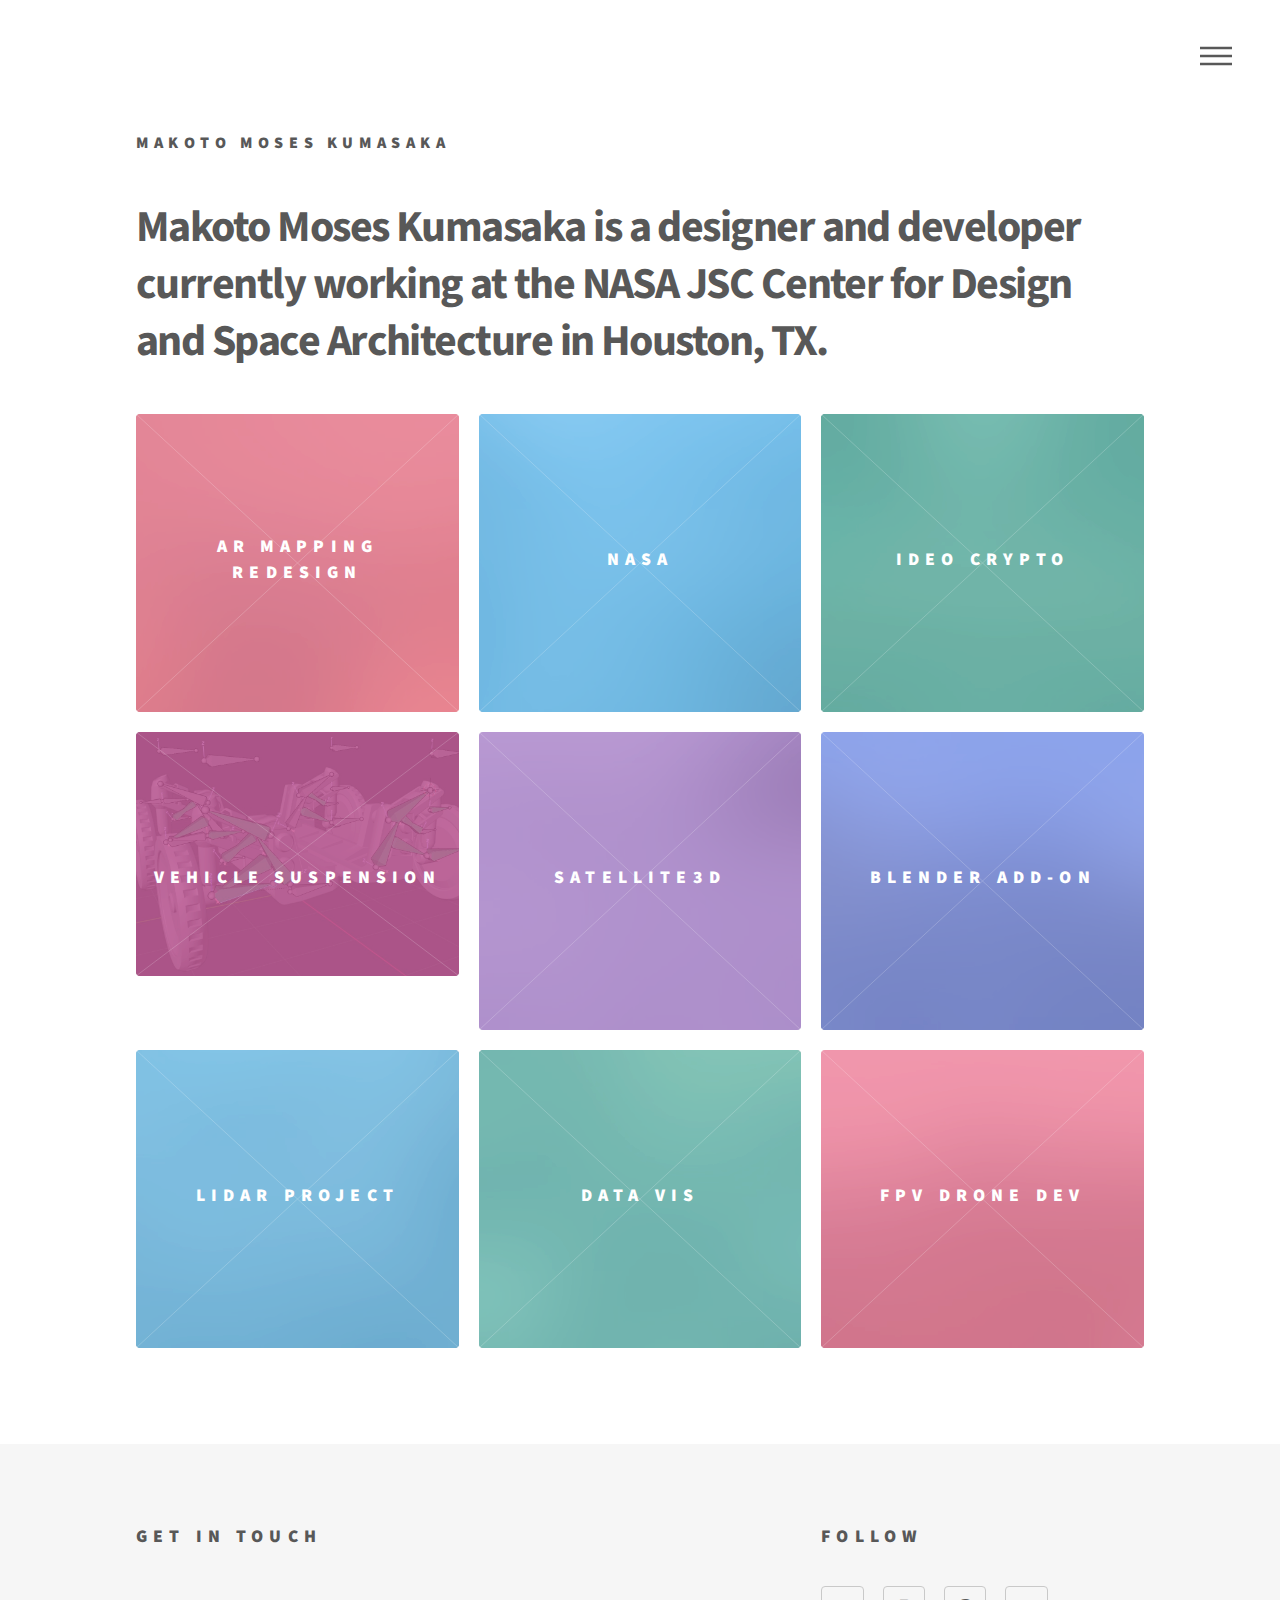
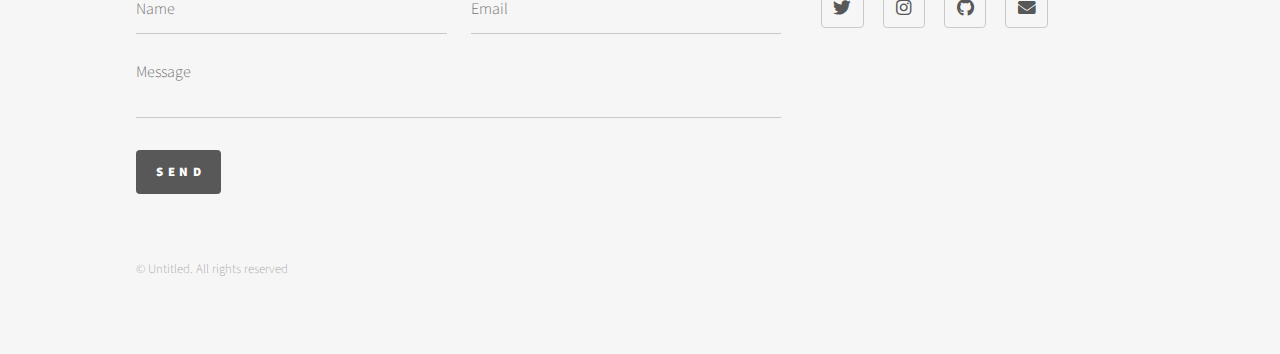
==== commit 3783f3d8: "reductionToDesign" ====
--- a/index.html
+++ b/index.html
@@ -4,7 +4,7 @@
 -->
 <html>
 	<head>
-		<title>Phantom by HTML5 UP</title>
+		<title>Makoto Moses Kumasaka Portfolio</title>
 		<meta charset="utf-8" />
 		<meta name="viewport" content="width=device-width, initial-scale=1, user-scalable=no" />
 		<link rel="stylesheet" href="assets/css/main.css" />
@@ -20,7 +20,7 @@
 
 							<!-- Logo -->
 								<a href="index.html" class="logo">
-									<span class="symbol"><img src="images/logo.svg" alt="" /></span><span class="title">Phantom</span>
+									<span class="title">Makoto Moses Kumasaka</span>
 								</a>
 
 							<!-- Nav -->
@@ -49,9 +49,7 @@
 					<div id="main">
 						<div class="inner">
 							<header>
-								<h1>This is Phantom, a free, fully responsive site<br />
-								template designed by <a href="http://html5up.net">HTML5 UP</a>.</h1>
-								<p>Etiam quis viverra lorem, in semper lorem. Sed nisl arcu euismod sit amet nisi euismod sed cursus arcu elementum ipsum arcu vivamus quis venenatis orci lorem ipsum et magna feugiat veroeros aliquam. Lorem ipsum dolor sit amet nullam dolore.</p>
+								<h1>Makoto Moses Kumasaka is a designer and developer currently working at the NASA JSC Center for Design and Space Architecture in Houston, TX.</h1>
 							</header>
 							<section class="tiles">
 								<article class="style1">
@@ -59,7 +57,7 @@
 										<img src="images/pic01.jpg" alt="" />
 									</span>
 									<a href="generic.html">
-										<h2>Magna</h2>
+										<h2>AR Mapping Redesign</h2>
 										<div class="content">
 											<p>Sed nisl arcu euismod sit amet nisi lorem etiam dolor veroeros et feugiat.</p>
 										</div>
@@ -69,8 +67,8 @@
 									<span class="image">
 										<img src="images/pic02.jpg" alt="" />
 									</span>
-									<a href="generic.html">
-										<h2>Lorem</h2>
+									<a href="nasa.html">
+										<h2>NASA</h2>
 										<div class="content">
 											<p>Sed nisl arcu euismod sit amet nisi lorem etiam dolor veroeros et feugiat.</p>
 										</div>
@@ -81,7 +79,7 @@
 										<img src="images/pic03.jpg" alt="" />
 									</span>
 									<a href="generic.html">
-										<h2>Feugiat</h2>
+										<h2>IDEO Crypto</h2>
 										<div class="content">
 											<p>Sed nisl arcu euismod sit amet nisi lorem etiam dolor veroeros et feugiat.</p>
 										</div>
@@ -89,10 +87,10 @@
 								</article>
 								<article class="style4">
 									<span class="image">
-										<img src="images/pic04.jpg" alt="" />
-									</span>
-									<a href="generic.html">
-										<h2>Tempus</h2>
+										<img src="images/suspensionCover.jpg" alt="" />
+									</span>
+									<a href="generic.html">
+										<h2>Vehicle Suspension</h2>
 										<div class="content">
 											<p>Sed nisl arcu euismod sit amet nisi lorem etiam dolor veroeros et feugiat.</p>
 										</div>
@@ -103,7 +101,7 @@
 										<img src="images/pic05.jpg" alt="" />
 									</span>
 									<a href="generic.html">
-										<h2>Aliquam</h2>
+										<h2>Satellite3D</h2>
 										<div class="content">
 											<p>Sed nisl arcu euismod sit amet nisi lorem etiam dolor veroeros et feugiat.</p>
 										</div>
@@ -114,7 +112,7 @@
 										<img src="images/pic06.jpg" alt="" />
 									</span>
 									<a href="generic.html">
-										<h2>Veroeros</h2>
+										<h2>Blender Add-on</h2>
 										<div class="content">
 											<p>Sed nisl arcu euismod sit amet nisi lorem etiam dolor veroeros et feugiat.</p>
 										</div>
@@ -125,7 +123,7 @@
 										<img src="images/pic07.jpg" alt="" />
 									</span>
 									<a href="generic.html">
-										<h2>Ipsum</h2>
+										<h2>LiDAR Project</h2>
 										<div class="content">
 											<p>Sed nisl arcu euismod sit amet nisi lorem etiam dolor veroeros et feugiat.</p>
 										</div>
@@ -136,7 +134,7 @@
 										<img src="images/pic08.jpg" alt="" />
 									</span>
 									<a href="generic.html">
-										<h2>Dolor</h2>
+										<h2>Data Vis</h2>
 										<div class="content">
 											<p>Sed nisl arcu euismod sit amet nisi lorem etiam dolor veroeros et feugiat.</p>
 										</div>
@@ -147,40 +145,7 @@
 										<img src="images/pic09.jpg" alt="" />
 									</span>
 									<a href="generic.html">
-										<h2>Nullam</h2>
-										<div class="content">
-											<p>Sed nisl arcu euismod sit amet nisi lorem etiam dolor veroeros et feugiat.</p>
-										</div>
-									</a>
-								</article>
-								<article class="style5">
-									<span class="image">
-										<img src="images/pic10.jpg" alt="" />
-									</span>
-									<a href="generic.html">
-										<h2>Ultricies</h2>
-										<div class="content">
-											<p>Sed nisl arcu euismod sit amet nisi lorem etiam dolor veroeros et feugiat.</p>
-										</div>
-									</a>
-								</article>
-								<article class="style6">
-									<span class="image">
-										<img src="images/pic11.jpg" alt="" />
-									</span>
-									<a href="generic.html">
-										<h2>Dictum</h2>
-										<div class="content">
-											<p>Sed nisl arcu euismod sit amet nisi lorem etiam dolor veroeros et feugiat.</p>
-										</div>
-									</a>
-								</article>
-								<article class="style4">
-									<span class="image">
-										<img src="images/pic12.jpg" alt="" />
-									</span>
-									<a href="generic.html">
-										<h2>Pretium</h2>
+										<h2>FPV Drone Dev</h2>
 										<div class="content">
 											<p>Sed nisl arcu euismod sit amet nisi lorem etiam dolor veroeros et feugiat.</p>
 										</div>
@@ -216,17 +181,13 @@
 								<h2>Follow</h2>
 								<ul class="icons">
 									<li><a href="#" class="icon brands style2 fa-twitter"><span class="label">Twitter</span></a></li>
-									<li><a href="#" class="icon brands style2 fa-facebook-f"><span class="label">Facebook</span></a></li>
 									<li><a href="#" class="icon brands style2 fa-instagram"><span class="label">Instagram</span></a></li>
-									<li><a href="#" class="icon brands style2 fa-dribbble"><span class="label">Dribbble</span></a></li>
 									<li><a href="#" class="icon brands style2 fa-github"><span class="label">GitHub</span></a></li>
-									<li><a href="#" class="icon brands style2 fa-500px"><span class="label">500px</span></a></li>
-									<li><a href="#" class="icon solid style2 fa-phone"><span class="label">Phone</span></a></li>
 									<li><a href="#" class="icon solid style2 fa-envelope"><span class="label">Email</span></a></li>
 								</ul>
 							</section>
 							<ul class="copyright">
-								<li>&copy; Untitled. All rights reserved</li><li>Design: <a href="http://html5up.net">HTML5 UP</a></li>
+								<li>&copy; Untitled. All rights reserved</li>
 							</ul>
 						</div>
 					</footer>
--- a/assets/css/main.css
+++ b/assets/css/main.css
@@ -1,10 +1,8 @@
 @import url(fontawesome-all.min.css);
 @import url("https://fonts.googleapis.com/css?family=Source+Sans+Pro:300,700,900");
 
-/*
-	Phantom by HTML5 UP
-	html5up.net | @ajlkn
-	Free for personal and commercial use under the CCA 3.0 license (html5up.net/license)
+/*
+	Welcome to my website :] Enjoy the ride.
 */
 
 html, body, div, span, applet, object,
--- a/assets/css/noscript.css
+++ b/assets/css/noscript.css
@@ -1,7 +1,5 @@
-/*
-	Phantom by HTML5 UP
-	html5up.net | @ajlkn
-	Free for personal and commercial use under the CCA 3.0 license (html5up.net/license)
+/*
+	Welcome to my website :] Enjoy the ride.
 */
 
 /* Tiles */
